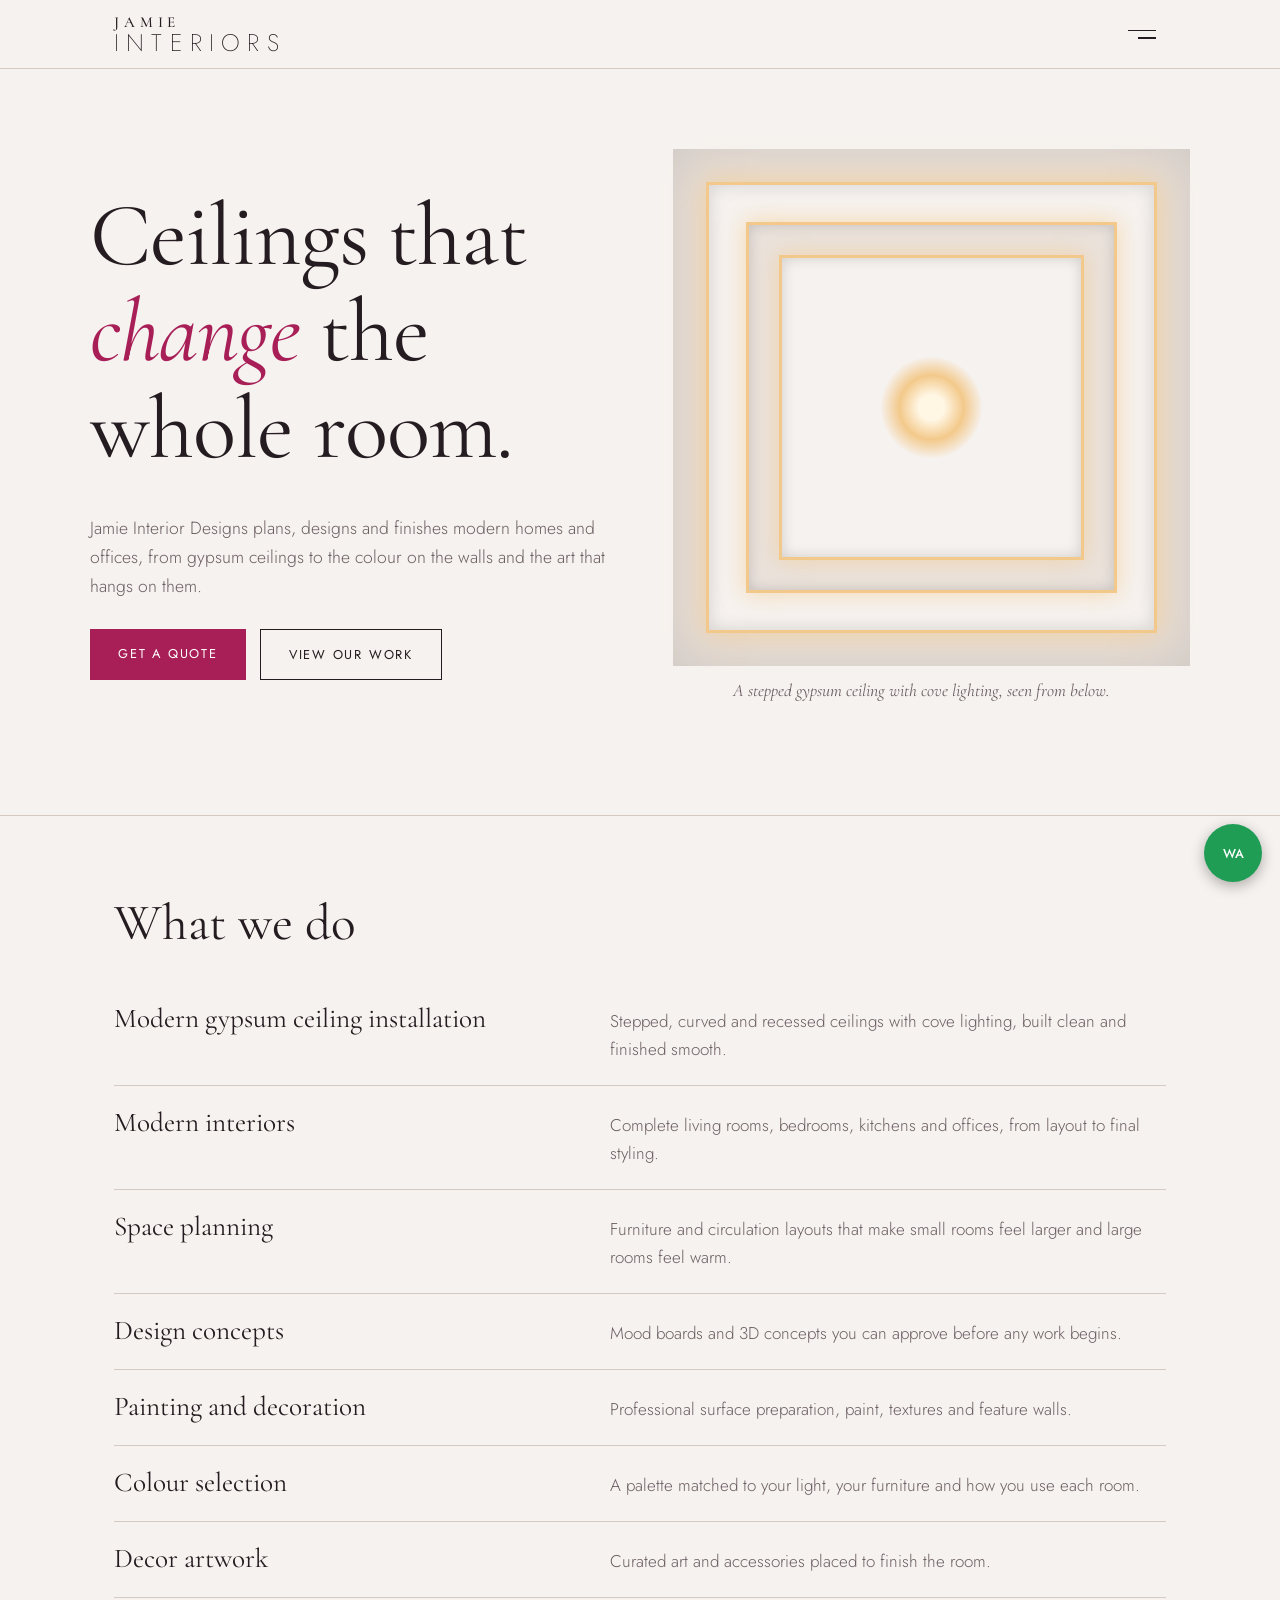
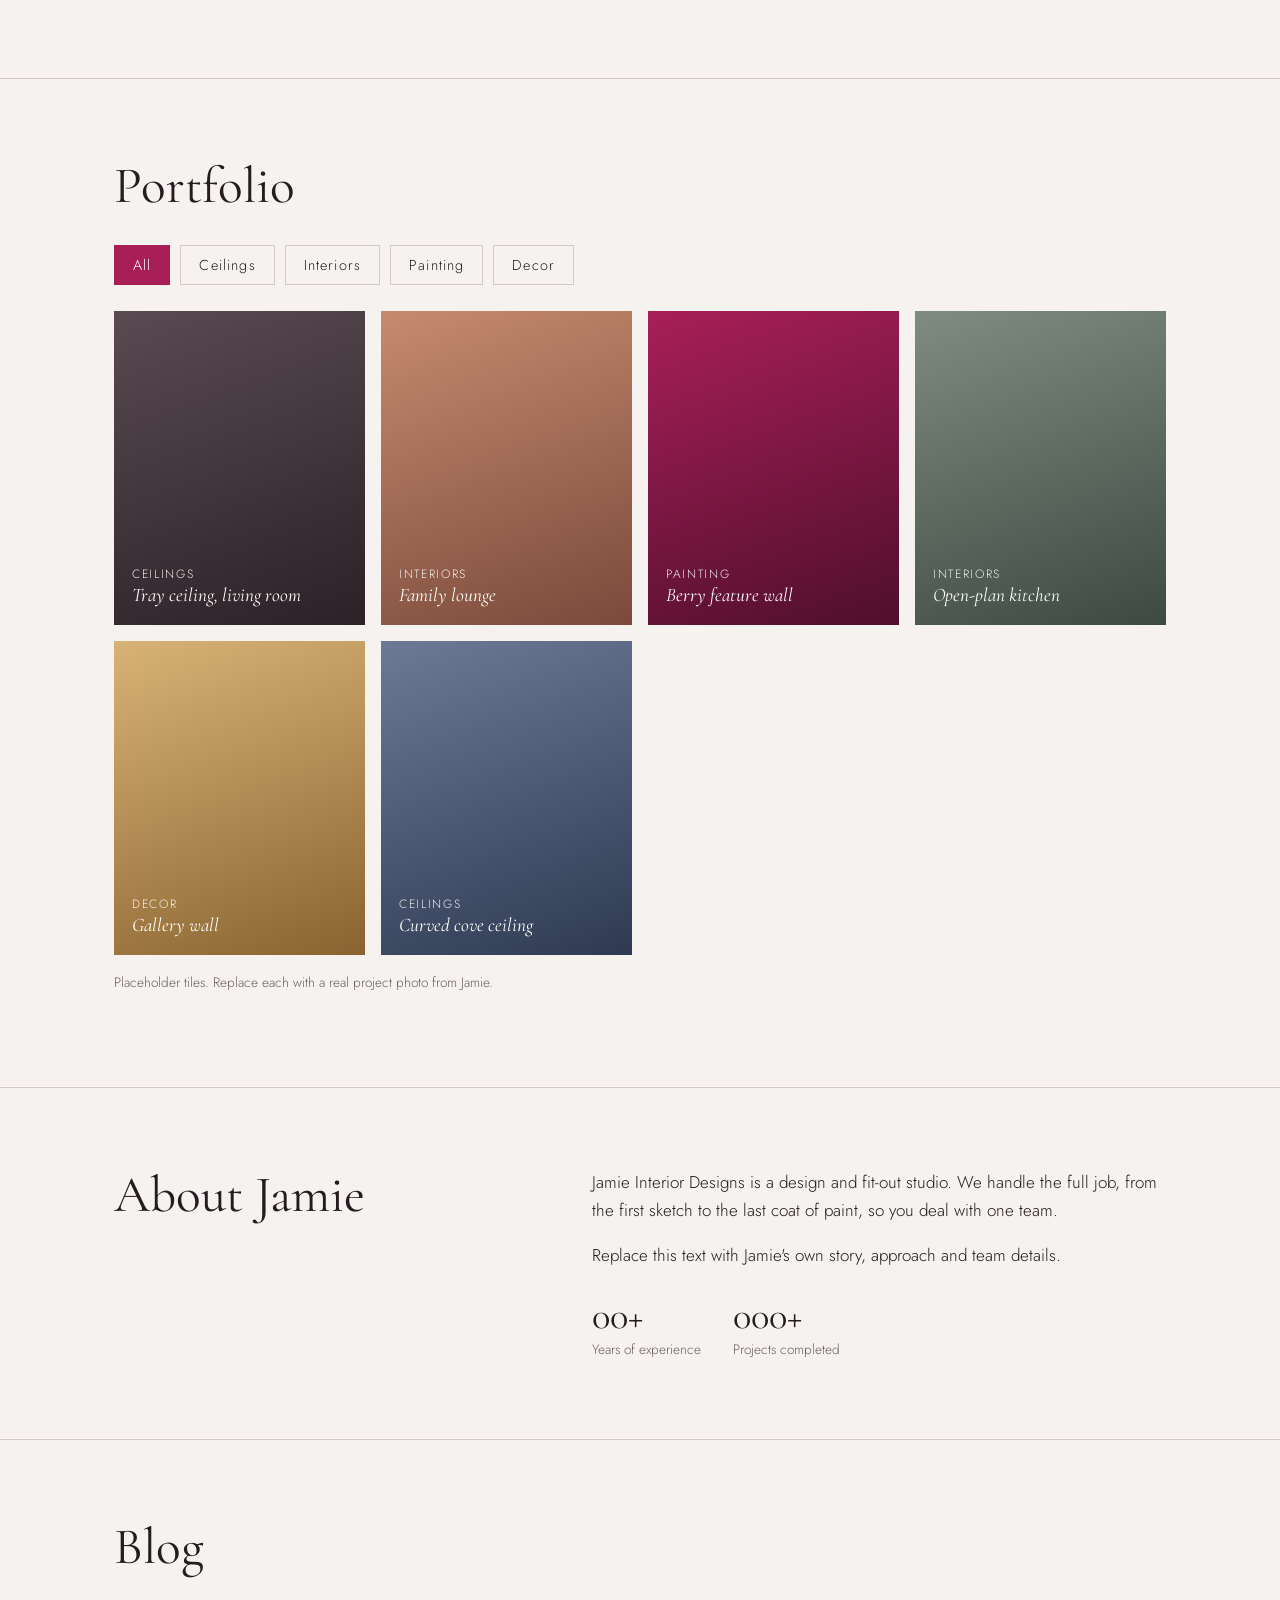
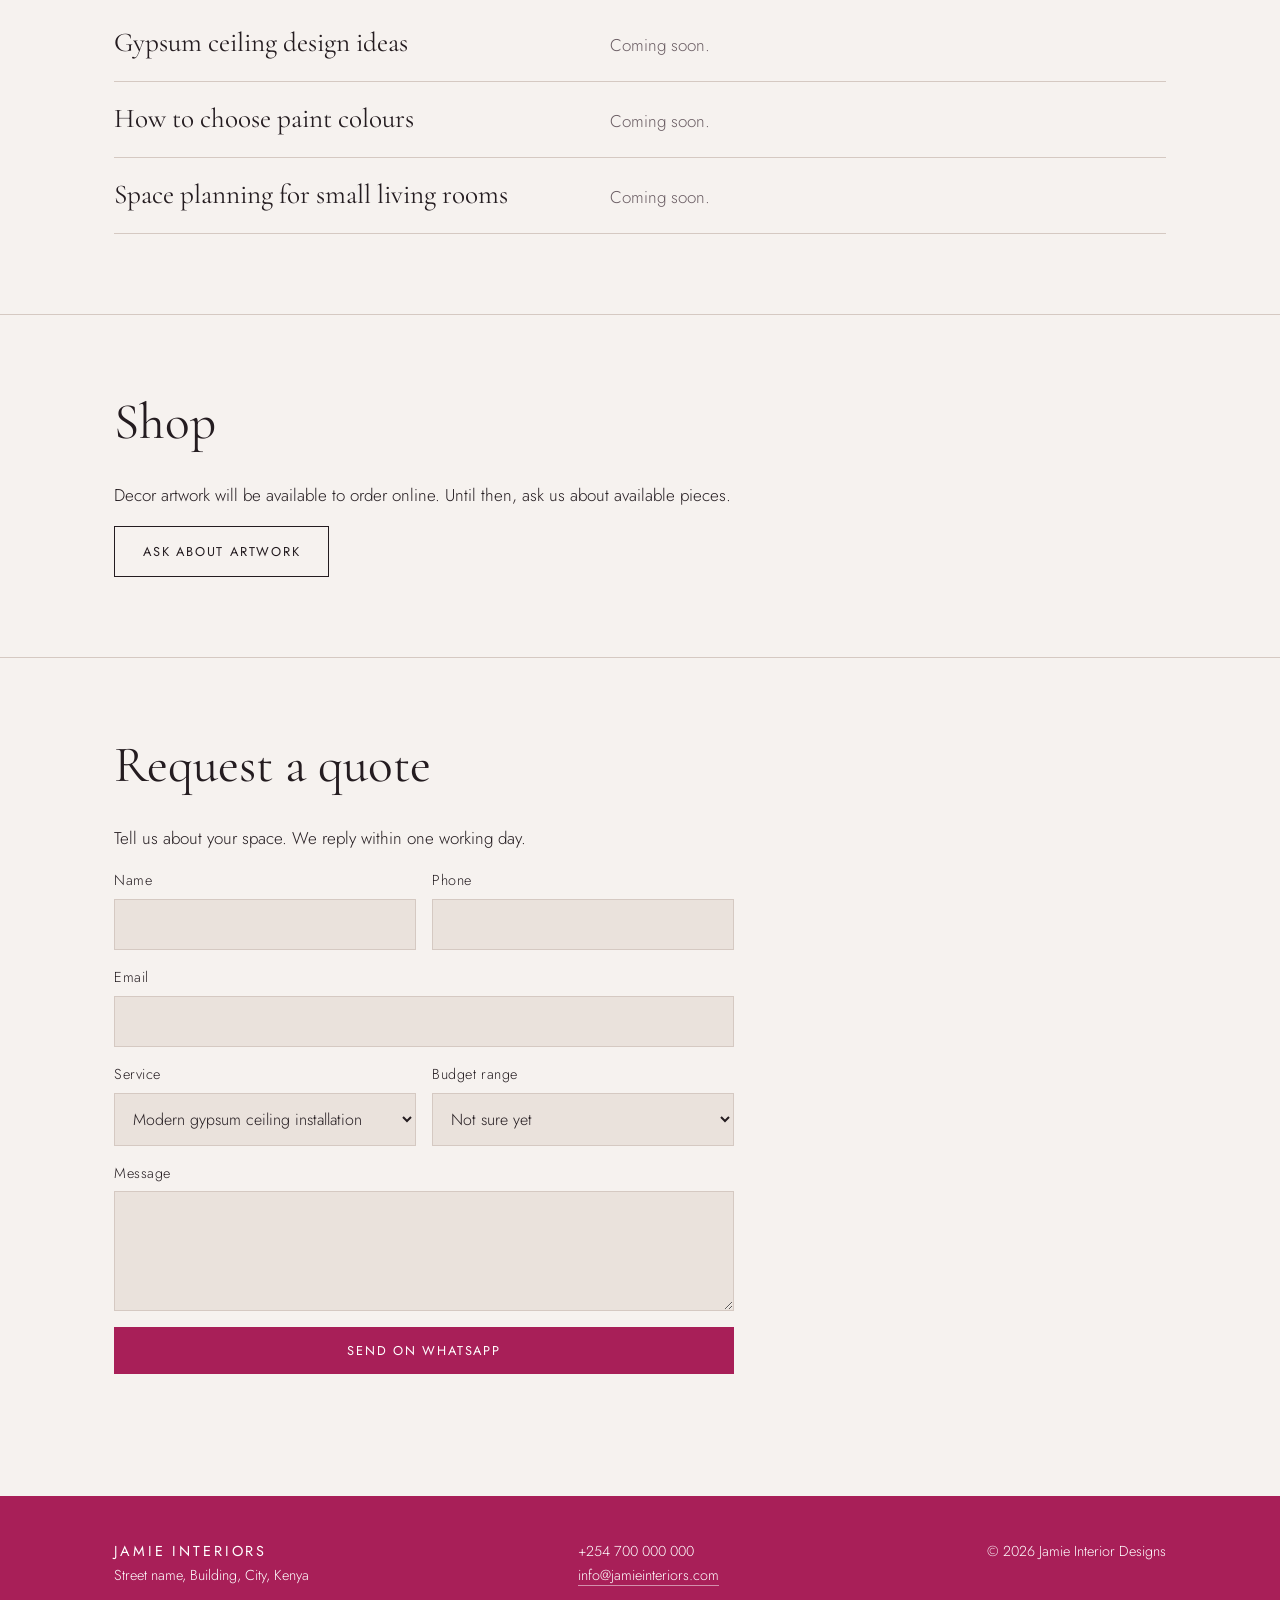
==== index.html @ 4f5d3b1d "Rename jamie-interior-designs.html to index.html" ====
<!DOCTYPE html>
<html lang="en">
<head>
<meta charset="utf-8">
<meta name="viewport" content="width=device-width, initial-scale=1, viewport-fit=cover">
<title>Jamie Interior Designs | Gypsum ceilings, interiors and decor</title>
<meta name="description" content="Modern gypsum ceilings, interiors, space planning, painting and decor artwork by Jamie Interior Designs.">
<link rel="preconnect" href="https://fonts.googleapis.com">
<link rel="preconnect" href="https://fonts.gstatic.com" crossorigin>
<link href="https://fonts.googleapis.com/css2?family=Cormorant+Garamond:ital,wght@0,400;0,500;1,400&family=Jost:wght@300;400;500&display=swap" rel="stylesheet">
<style>
:root{
  --berry:#A81F58; --berry-ink:#fff;
  --bg:#F6F2EF; --surface:#EAE2DC; --ink:#241C20; --muted:#6B5E64; --line:#D5C9C2; --glow:#F3C98B;
  --serif:'Cormorant Garamond',Georgia,serif; --sans:'Jost','Helvetica Neue',Arial,sans-serif;
  box-sizing:border-box; padding-top:env(safe-area-inset-top,0px); padding-bottom:env(safe-area-inset-bottom,0px);
}
@media (prefers-color-scheme:dark){:root:not([data-theme="light"]){--bg:#17120F;--surface:#241C19;--ink:#F1E9E4;--muted:#B5A7A1;--line:#3A302C;--glow:#E8B56E}}
:root[data-theme="dark"]{--bg:#17120F;--surface:#241C19;--ink:#F1E9E4;--muted:#B5A7A1;--line:#3A302C;--glow:#E8B56E}
html{scroll-padding-top:calc(env(safe-area-inset-top,0px) + 70px);scroll-behavior:smooth}
*,*::before,*::after{box-sizing:border-box}
body{margin:0;background:var(--bg);color:var(--ink);font:300 17px/1.65 var(--sans);-webkit-font-smoothing:antialiased}
body::before{content:"";position:fixed;inset:0 0 auto;height:env(safe-area-inset-top,0px);background:var(--bg);z-index:30}
a{color:inherit}
img,svg{max-width:100%}
:focus-visible{outline:2px solid var(--berry);outline-offset:3px}
.wrap{max-width:1100px;margin:0 auto;padding:0 24px}
h1,h2,h3{font-family:var(--serif);font-weight:400;line-height:1.08;margin:0}
h2{font-size:clamp(2rem,5vw,3.2rem);margin-bottom:.6em}
p{margin:0 0 1em;max-width:62ch}
.btn{display:inline-block;background:var(--berry);color:var(--berry-ink);padding:14px 28px;text-decoration:none;font-weight:400;letter-spacing:.14em;text-transform:uppercase;font-size:.8rem;border:0;cursor:pointer;font-family:var(--sans)}
.btn.ghost{background:transparent;color:var(--ink);border:1px solid var(--ink)}
/* header */
header{position:sticky;top:env(safe-area-inset-top,0px);z-index:20;background:var(--bg);border-bottom:1px solid var(--line)}
.bar{display:flex;align-items:center;justify-content:space-between;height:68px}
.logo{text-decoration:none;line-height:1}
.logo b{display:block;font:500 .95rem var(--serif);letter-spacing:.32em;text-transform:uppercase}
.logo span{font-weight:200;font-size:1.5rem;letter-spacing:.3em;text-transform:uppercase}
.menu-btn{background:none;border:0;color:var(--ink);cursor:pointer;padding:10px;display:flex;flex-direction:column;gap:6px}
.menu-btn i{display:block;width:28px;height:1.5px;background:currentColor}
.menu-btn i:last-child{width:18px;align-self:flex-end}
/* overlay menu */
#menu{position:fixed;inset:0;z-index:50;background:var(--berry);color:#fff;overflow-y:auto;padding:calc(env(safe-area-inset-top,0px) + 24px) 28px calc(env(safe-area-inset-bottom,0px) + 28px);transform:translateY(-100%);visibility:hidden;transition:transform .45s cubic-bezier(.7,0,.2,1),visibility 0s .45s}
#menu.open{transform:none;visibility:visible;transition:transform .45s cubic-bezier(.7,0,.2,1)}
#menu .top{display:flex;justify-content:space-between;align-items:flex-start;max-width:1100px;margin:0 auto}
#menu .logo span{color:#fff}
.close{background:none;border:0;color:#fff;font-size:2.2rem;line-height:1;cursor:pointer;font-weight:200;padding:4px 8px}
#menu nav{max-width:1100px;margin:36px auto 0;display:flex;flex-direction:column}
#menu nav a{font-weight:200;font-size:clamp(1.9rem,6vw,3rem);letter-spacing:.22em;text-transform:uppercase;text-decoration:none;padding:6px 0;width:max-content}
#menu nav a:hover{letter-spacing:.3em;transition:letter-spacing .3s}
.m-foot{max-width:1100px;margin:40px auto 0}
.social{display:flex;gap:14px;margin-bottom:22px}
.social a{width:44px;height:44px;border-radius:50%;background:#fff;color:var(--berry);display:grid;place-items:center;text-decoration:none;font:500 .8rem var(--sans)}
.m-foot small{display:block;font-size:.8rem;letter-spacing:.16em;text-transform:uppercase;line-height:1.9}
.m-foot .offices{display:flex;flex-wrap:wrap;gap:28px 48px;margin-top:20px}
.m-foot .offices div{border-top:1px solid rgba(255,255,255,.7);padding-top:8px}
/* hero */
.hero{display:grid;gap:40px;padding:56px 0 72px;align-items:center}
@media(min-width:860px){.hero{grid-template-columns:1.05fr 1fr;padding:80px 0 96px}}
.hero h1{font-size:clamp(2.8rem,8vw,5.6rem);letter-spacing:-.01em;margin-bottom:.4em}
.hero h1 em{font-style:italic;color:var(--berry)}
.hero p{font-size:1.1rem;color:var(--muted)}
.cta{display:flex;gap:14px;flex-wrap:wrap;margin-top:28px}
/* ceiling illustration */
.ceiling{aspect-ratio:1/1;max-width:520px;width:100%;margin-inline:auto;background:var(--surface);padding:7%;position:relative;box-shadow:inset 0 0 60px rgba(0,0,0,.12)}
.tier{width:100%;height:100%;padding:9%;background:var(--bg);box-shadow:0 0 0 3px var(--glow),0 0 28px 6px color-mix(in srgb,var(--glow) 70%,transparent),inset 0 0 18px rgba(0,0,0,.14)}
.tier .tier{background:var(--surface);box-shadow:0 0 0 3px var(--glow),0 0 22px 4px color-mix(in srgb,var(--glow) 60%,transparent),inset 0 0 14px rgba(0,0,0,.16)}
.tier .tier .tier{background:var(--bg);display:grid;place-items:center;padding:0}
.pendant{width:34%;aspect-ratio:1;border-radius:50%;background:radial-gradient(circle,#fff6e4 0 18%,var(--glow) 45%,transparent 72%)}
.ceiling-cap{font:italic 1rem var(--serif);color:var(--muted);text-align:center;margin-top:14px}
/* sections */
section{padding:80px 0;border-top:1px solid var(--line)}
.svc{list-style:none;margin:0;padding:0}
.svc li{display:grid;gap:4px 32px;padding:22px 0;border-bottom:1px solid var(--line)}
@media(min-width:760px){.svc li{grid-template-columns:1fr 1.2fr;align-items:baseline}}
.svc h3{font-size:1.7rem}
.svc p{margin:0;color:var(--muted)}
.filters{display:flex;gap:10px;flex-wrap:wrap;margin-bottom:26px}
.filters button{background:none;border:1px solid var(--line);color:var(--ink);padding:9px 18px;font:300 .9rem var(--sans);letter-spacing:.08em;cursor:pointer}
.filters button[aria-pressed="true"]{background:var(--berry);border-color:var(--berry);color:#fff}
.grid{display:grid;gap:16px;grid-template-columns:repeat(auto-fill,minmax(240px,1fr))}
.tile{aspect-ratio:4/5;padding:18px;display:flex;align-items:flex-end;color:#fff;font:italic 1.2rem var(--serif);position:relative}
.tile small{display:block;font:300 .75rem var(--sans);letter-spacing:.14em;text-transform:uppercase;opacity:.9}
.tile[hidden]{display:none}
.t1{background:linear-gradient(160deg,#5a4a52,#2b2126)}.t2{background:linear-gradient(160deg,#C58B6F,#7b4a3b)}
.t3{background:linear-gradient(160deg,#A81F58,#4f0f2c)}.t4{background:linear-gradient(160deg,#7f8c80,#3d4a42)}
.t5{background:linear-gradient(160deg,#d8b377,#8a6430)}.t6{background:linear-gradient(160deg,#6c7a96,#2f3a52)}
.note{font-size:.85rem;color:var(--muted);margin-top:16px}
.about{display:grid;gap:36px}
@media(min-width:860px){.about{grid-template-columns:1fr 1.3fr}}
.stats{display:flex;gap:32px;flex-wrap:wrap;margin-top:24px}
.stats div{font:400 2.4rem var(--serif)}.stats span{display:block;font:300 .85rem var(--sans);color:var(--muted)}
form{display:grid;gap:16px;max-width:620px}
label{display:grid;gap:6px;font-size:.9rem;letter-spacing:.04em}
input,select,textarea{font:300 1rem var(--sans);padding:13px 14px;background:var(--surface);color:var(--ink);border:1px solid var(--line);border-radius:0;width:100%}
.two{display:grid;gap:16px}@media(min-width:560px){.two{grid-template-columns:1fr 1fr}}
#sent{color:var(--berry);font-weight:400;min-height:1.5em}
@media(prefers-color-scheme:dark){:root:not([data-theme="light"]) #sent{color:#F08AB4}}
footer{background:var(--berry);color:#fff;padding:44px 0 90px}
footer .wrap{display:flex;flex-wrap:wrap;gap:24px 60px;justify-content:space-between;font-size:.9rem}
footer a{text-decoration:none;border-bottom:1px solid rgba(255,255,255,.5)}
.wa{position:fixed;right:18px;bottom:calc(env(safe-area-inset-bottom,0px) + 18px);z-index:25;width:58px;height:58px;border-radius:50%;background:#1F9D55;color:#fff;display:grid;place-items:center;text-decoration:none;font:500 .8rem var(--sans);box-shadow:0 4px 14px rgba(0,0,0,.3)}
@media(prefers-reduced-motion:reduce){#menu,#menu.open{transition:none}html{scroll-behavior:auto}}
</style>
</head>
<body>
<header>
  <div class="wrap bar">
    <a class="logo" href="#top" aria-label="Jamie Interior Designs home"><b>Jamie</b><span>Interiors</span></a>
    <button class="menu-btn" id="open" aria-label="Open menu" aria-controls="menu" aria-expanded="false"><i></i><i></i></button>
  </div>
</header>

<div id="menu" role="dialog" aria-modal="true" aria-label="Main menu">
  <div class="top">
    <a class="logo" href="#top" data-nav><b style="color:#fff">Jamie</b><span>Interiors</span></a>
    <button class="close" id="close" aria-label="Close menu">&times;</button>
  </div>
  <nav>
    <a href="#portfolio" data-nav>Portfolio</a>
    <a href="#about" data-nav>About</a>
    <a href="#services" data-nav>Services</a>
    <a href="#blog" data-nav>Blog</a>
    <a href="#shop" data-nav>Shop</a>
    <a href="#contact" data-nav>Contact</a>
  </nav>
  <div class="m-foot">
    <div class="social">
      <a href="#" aria-label="Instagram">IG</a><a href="#" aria-label="Facebook">f</a><a href="#" aria-label="Pinterest">P</a><a href="#" aria-label="TikTok">TT</a><a href="#" aria-label="LinkedIn">in</a>
    </div>
    <small>+254 700 000 000</small>
    <div class="offices"><div><small>Studio</small><small>Street name, Building<br>City, Kenya</small></div></div>
  </div>
</div>

<main id="top">
<div class="wrap hero">
  <div>
    <h1>Ceilings that <em>change</em> the whole room.</h1>
    <p>Jamie Interior Designs plans, designs and finishes modern homes and offices, from gypsum ceilings to the colour on the walls and the art that hangs on them.</p>
    <div class="cta"><a class="btn" href="#contact">Get a quote</a><a class="btn ghost" href="#portfolio">View our work</a></div>
  </div>
  <div>
    <div class="ceiling" role="img" aria-label="Illustration of a stepped gypsum ceiling with warm cove lighting and a pendant light">
      <div class="tier"><div class="tier"><div class="tier"><div class="pendant"></div></div></div></div>
    </div>
    <p class="ceiling-cap">A stepped gypsum ceiling with cove lighting, seen from below.</p>
  </div>
</div>

<section id="services"><div class="wrap">
  <h2>What we do</h2>
  <ul class="svc">
    <li><h3>Modern gypsum ceiling installation</h3><p>Stepped, curved and recessed ceilings with cove lighting, built clean and finished smooth.</p></li>
    <li><h3>Modern interiors</h3><p>Complete living rooms, bedrooms, kitchens and offices, from layout to final styling.</p></li>
    <li><h3>Space planning</h3><p>Furniture and circulation layouts that make small rooms feel larger and large rooms feel warm.</p></li>
    <li><h3>Design concepts</h3><p>Mood boards and 3D concepts you can approve before any work begins.</p></li>
    <li><h3>Painting and decoration</h3><p>Professional surface preparation, paint, textures and feature walls.</p></li>
    <li><h3>Colour selection</h3><p>A palette matched to your light, your furniture and how you use each room.</p></li>
    <li><h3>Decor artwork</h3><p>Curated art and accessories placed to finish the room.</p></li>
  </ul>
</div></section>

<section id="portfolio"><div class="wrap">
  <h2>Portfolio</h2>
  <div class="filters" role="group" aria-label="Filter projects">
    <button aria-pressed="true" data-f="all">All</button><button aria-pressed="false" data-f="ceilings">Ceilings</button><button aria-pressed="false" data-f="interiors">Interiors</button><button aria-pressed="false" data-f="painting">Painting</button><button aria-pressed="false" data-f="decor">Decor</button>
  </div>
  <div class="grid">
    <div class="tile t1" data-c="ceilings"><div><small>Ceilings</small>Tray ceiling, living room</div></div>
    <div class="tile t2" data-c="interiors"><div><small>Interiors</small>Family lounge</div></div>
    <div class="tile t3" data-c="painting"><div><small>Painting</small>Berry feature wall</div></div>
    <div class="tile t4" data-c="interiors"><div><small>Interiors</small>Open-plan kitchen</div></div>
    <div class="tile t5" data-c="decor"><div><small>Decor</small>Gallery wall</div></div>
    <div class="tile t6" data-c="ceilings"><div><small>Ceilings</small>Curved cove ceiling</div></div>
  </div>
  <p class="note">Placeholder tiles. Replace each with a real project photo from Jamie.</p>
</div></section>

<section id="about"><div class="wrap about">
  <h2>About Jamie</h2>
  <div>
    <p>Jamie Interior Designs is a design and fit-out studio. We handle the full job, from the first sketch to the last coat of paint, so you deal with one team.</p>
    <p>Replace this text with Jamie's own story, approach and team details.</p>
    <div class="stats"><div>00+<span>Years of experience</span></div><div>000+<span>Projects completed</span></div></div>
  </div>
</div></section>

<section id="blog"><div class="wrap">
  <h2>Blog</h2>
  <ul class="svc">
    <li><h3>Gypsum ceiling design ideas</h3><p>Coming soon.</p></li>
    <li><h3>How to choose paint colours</h3><p>Coming soon.</p></li>
    <li><h3>Space planning for small living rooms</h3><p>Coming soon.</p></li>
  </ul>
</div></section>

<section id="shop"><div class="wrap">
  <h2>Shop</h2>
  <p>Decor artwork will be available to order online. Until then, ask us about available pieces.</p>
  <a class="btn ghost" href="#contact">Ask about artwork</a>
</div></section>

<section id="contact"><div class="wrap">
  <h2>Request a quote</h2>
  <p>Tell us about your space. We reply within one working day.</p>
  <form id="quote">
    <div class="two">
      <label>Name<input name="name" required autocomplete="name"></label>
      <label>Phone<input name="phone" type="tel" required autocomplete="tel"></label>
    </div>
    <label>Email<input name="email" type="email" autocomplete="email"></label>
    <div class="two">
      <label>Service
        <select name="service"><option>Modern gypsum ceiling installation</option><option>Modern interiors</option><option>Space planning</option><option>Design concepts</option><option>Painting and decoration</option><option>Colour selection</option><option>Decor artwork</option></select>
      </label>
      <label>Budget range<select name="budget"><option>Not sure yet</option><option>Under KES 100,000</option><option>KES 100,000 to 500,000</option><option>KES 500,000 to 1,000,000</option><option>Above KES 1,000,000</option></select></label>
    </div>
    <label>Message<textarea name="msg" rows="4"></textarea></label>
    <button class="btn" type="submit">Send on WhatsApp</button>
    <div id="sent" role="status"></div>
  </form>
</div></section>
</main>

<footer><div class="wrap">
  <div><strong style="font-weight:400;letter-spacing:.2em;text-transform:uppercase">Jamie Interiors</strong><br>Street name, Building, City, Kenya</div>
  <div>+254 700 000 000<br><a href="mailto:info@jamieinteriors.com">info@jamieinteriors.com</a></div>
  <div>&copy; <span id="yr"></span> Jamie Interior Designs</div>
</div></footer>

<a class="wa" href="https://wa.me/254700000000" aria-label="Chat on WhatsApp">WA</a>

<script>
(function(){
  var menu=document.getElementById('menu'),openB=document.getElementById('open'),closeB=document.getElementById('close');
  function set(o){menu.classList.toggle('open',o);openB.setAttribute('aria-expanded',o);document.body.style.overflow=o?'hidden':'';if(o)closeB.focus();else openB.focus()}
  openB.onclick=function(){set(true)};closeB.onclick=function(){set(false)};
  document.querySelectorAll('[data-nav]').forEach(function(a){a.addEventListener('click',function(){set(false)})});
  document.addEventListener('keydown',function(e){if(e.key==='Escape'&&menu.classList.contains('open'))set(false)});
  document.querySelectorAll('.filters button').forEach(function(b){b.onclick=function(){
    document.querySelectorAll('.filters button').forEach(function(x){x.setAttribute('aria-pressed',x===b)});
    document.querySelectorAll('.tile').forEach(function(t){t.hidden=b.dataset.f!=='all'&&t.dataset.c!==b.dataset.f});
  }});
  document.getElementById('quote').addEventListener('submit',function(e){
    e.preventDefault();var f=e.target;
    var t='Hello Jamie Interior Designs, I would like a quote.%0AName: '+encodeURIComponent(f.name.value)+'%0APhone: '+encodeURIComponent(f.phone.value)+'%0AService: '+encodeURIComponent(f.service.value)+'%0ABudget: '+encodeURIComponent(f.budget.value)+'%0AMessage: '+encodeURIComponent(f.msg.value);
    document.getElementById('sent').textContent='Opening WhatsApp with your request.';
    window.open('https://wa.me/254700000000?text='+t,'_blank','noopener');
  });
  document.getElementById('yr').textContent=new Date().getFullYear();
})();
</script>
</body>
</html>
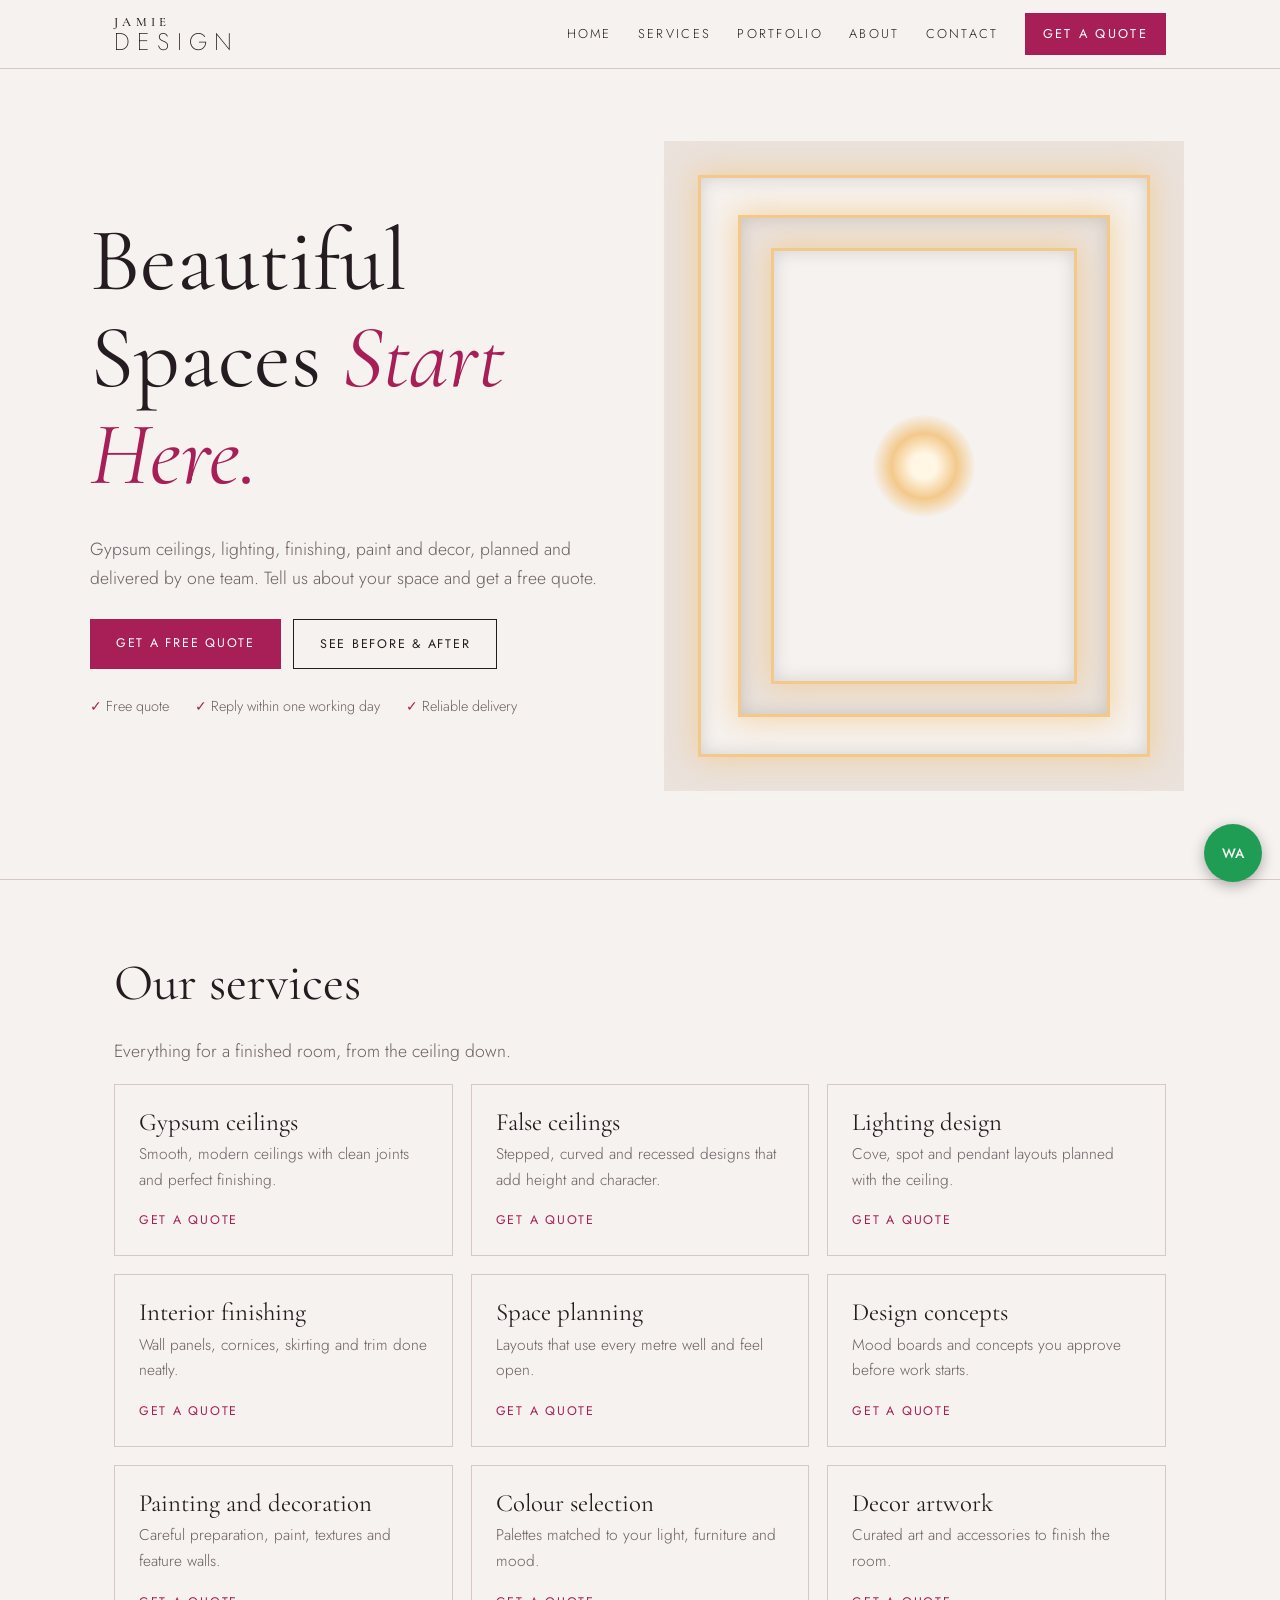
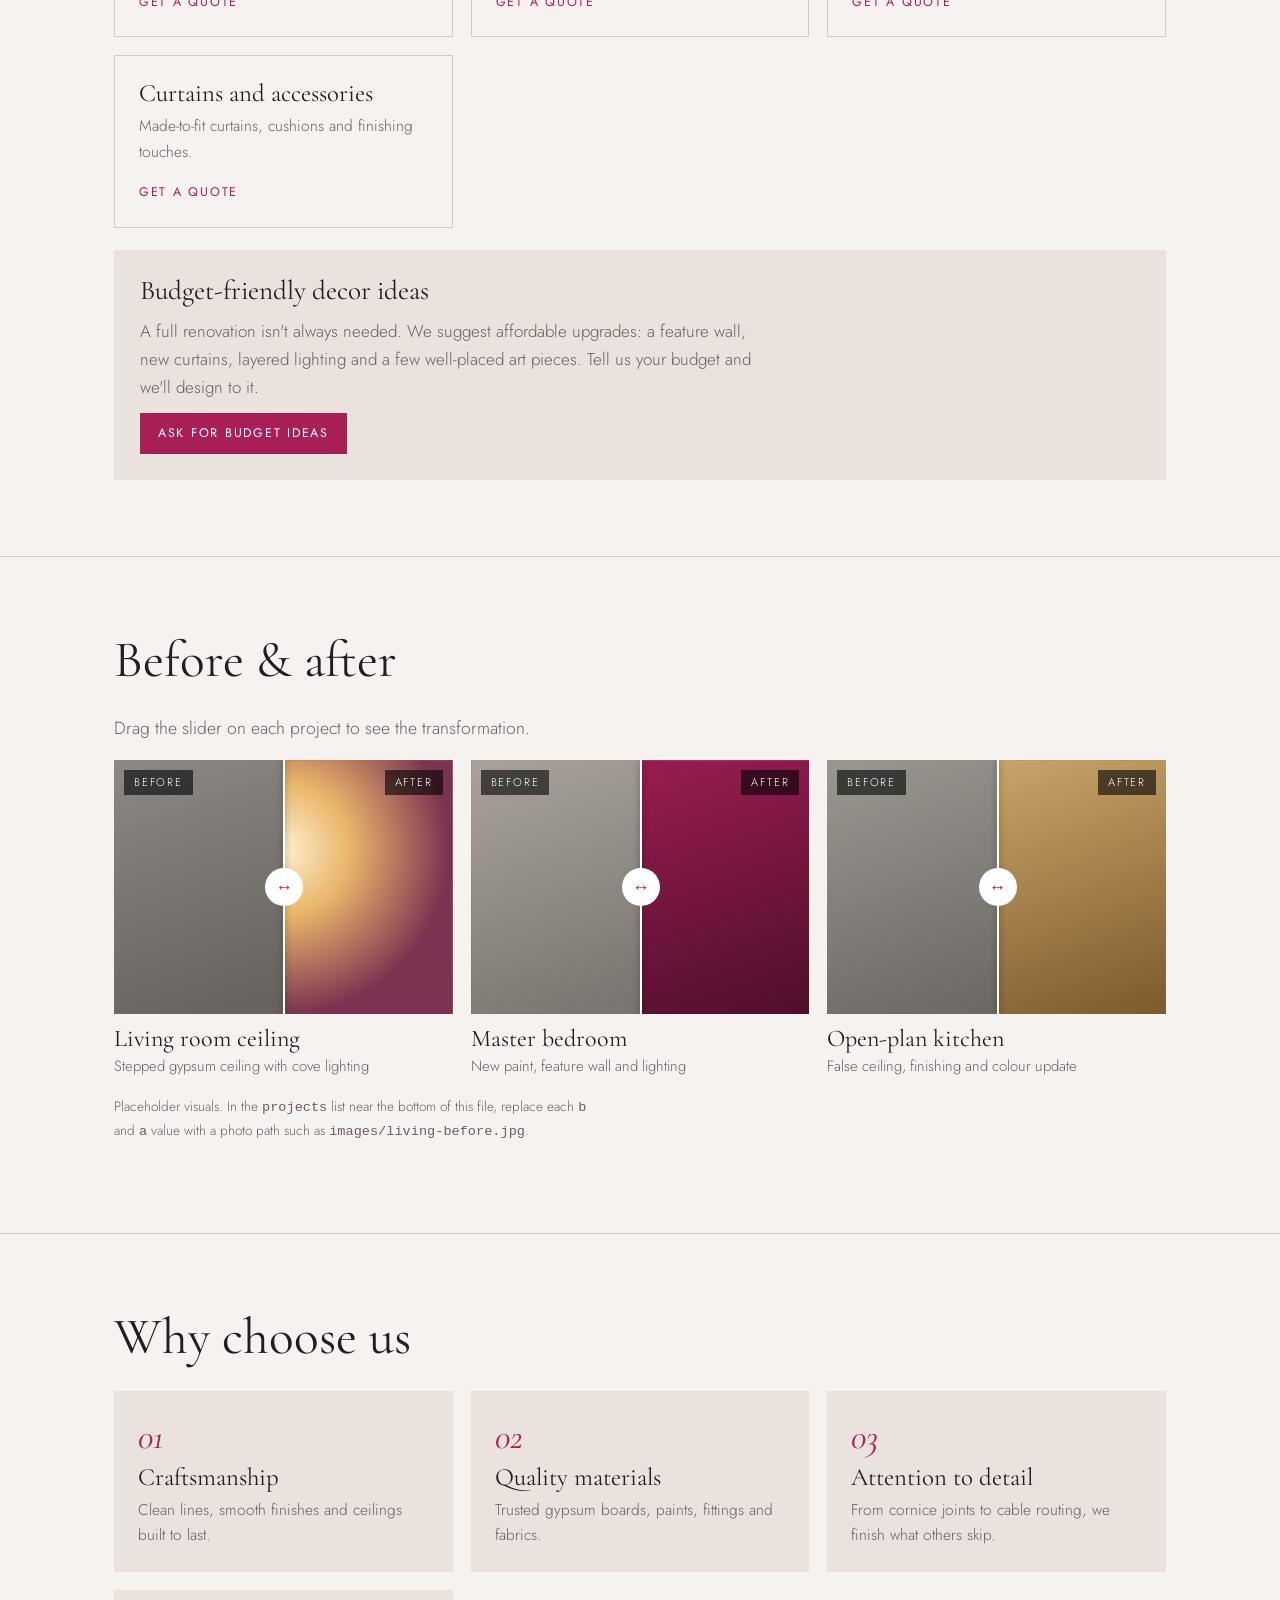
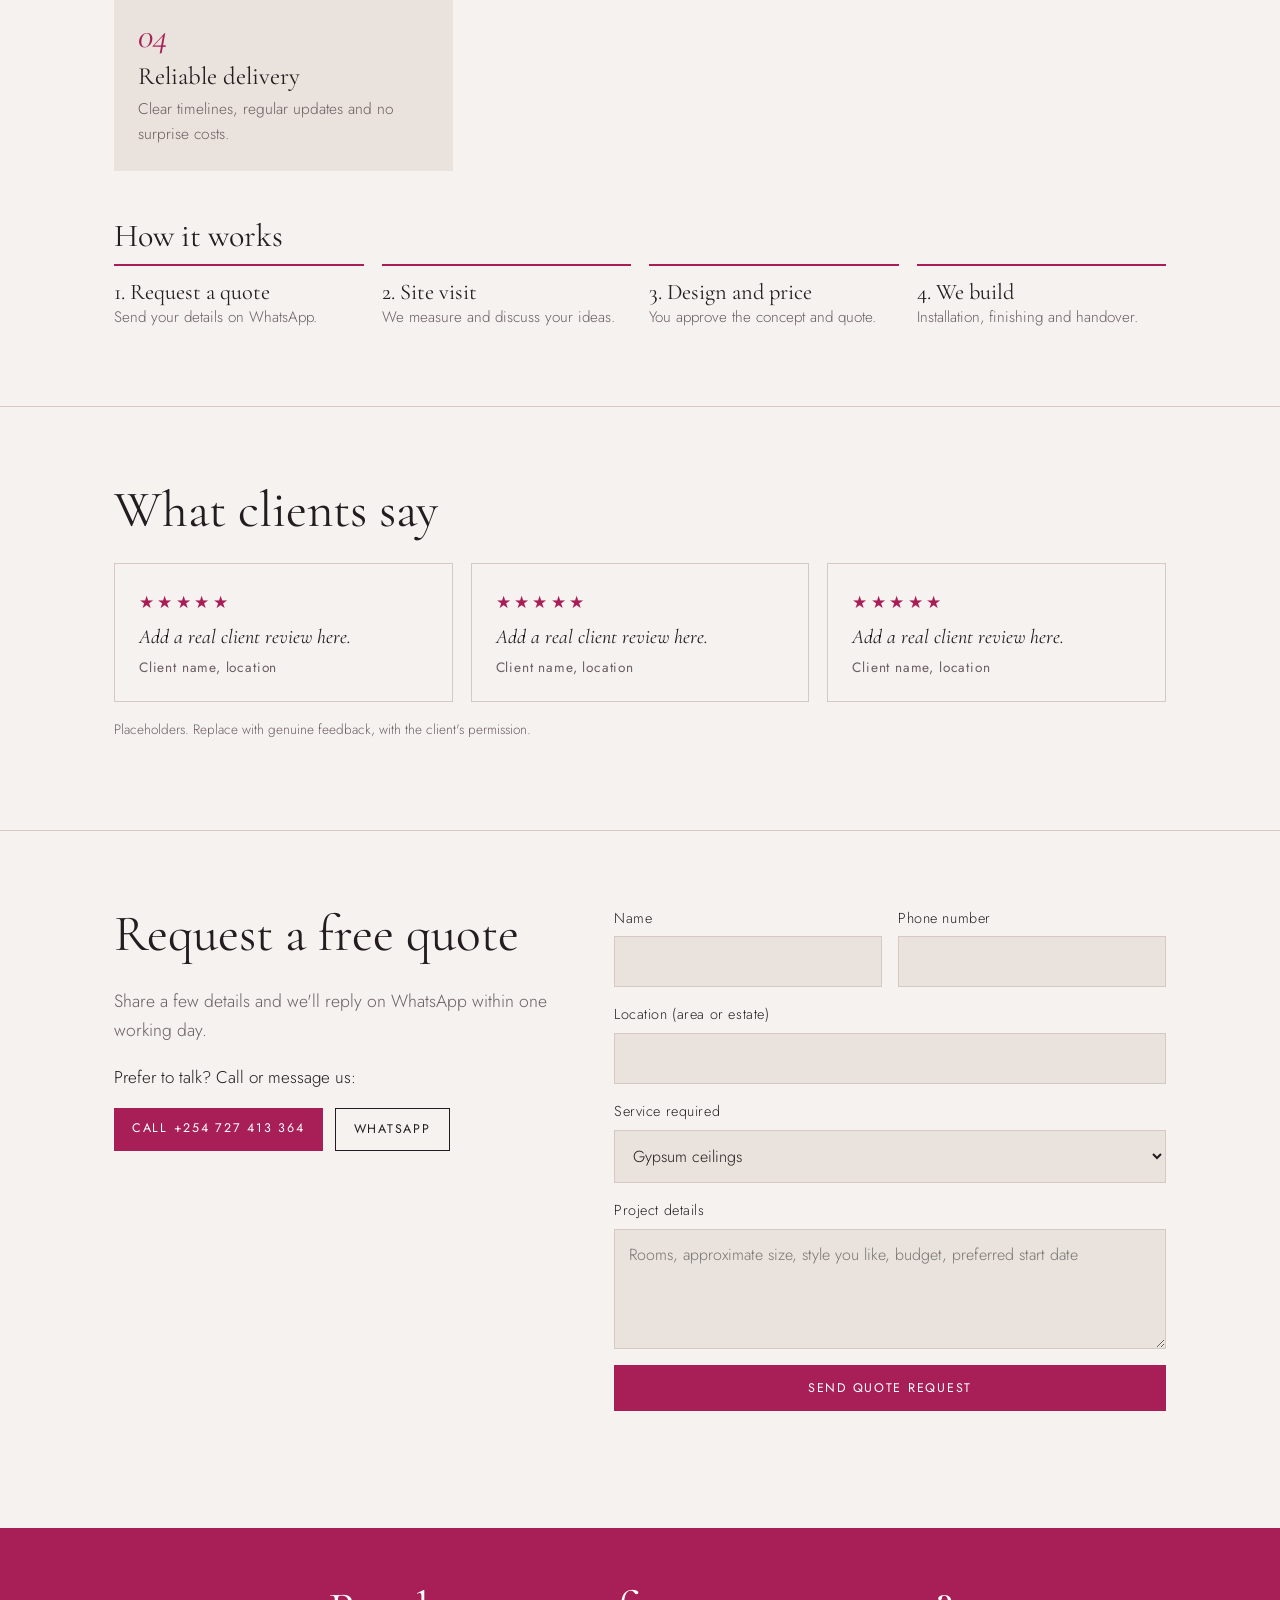
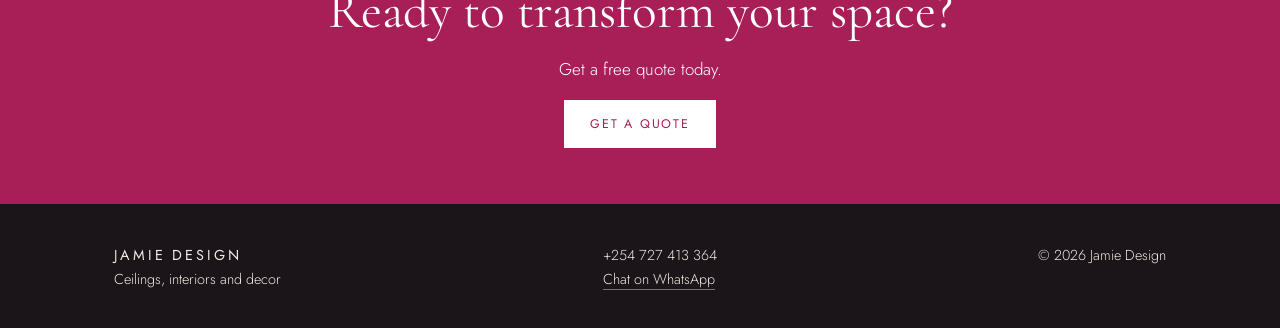
==== commit e2443c04: "Update index.html" ====
--- a/index.html
+++ b/index.html
@@ -3,250 +3,281 @@
 <head>
 <meta charset="utf-8">
 <meta name="viewport" content="width=device-width, initial-scale=1, viewport-fit=cover">
-<title>Jamie Interior Designs | Gypsum ceilings, interiors and decor</title>
-<meta name="description" content="Modern gypsum ceilings, interiors, space planning, painting and decor artwork by Jamie Interior Designs.">
+<title>Jamie Design | Gypsum ceilings, interiors and decor in Kenya</title>
+<meta name="description" content="Jamie Design: gypsum and false ceilings, lighting design, interior finishing, painting, space planning and decor. Get a free quote on WhatsApp.">
 <link rel="preconnect" href="https://fonts.googleapis.com">
 <link rel="preconnect" href="https://fonts.gstatic.com" crossorigin>
-<link href="https://fonts.googleapis.com/css2?family=Cormorant+Garamond:ital,wght@0,400;0,500;1,400&family=Jost:wght@300;400;500&display=swap" rel="stylesheet">
+<link href="https://fonts.googleapis.com/css2?family=Cormorant+Garamond:ital,wght@0,400;0,500;1,400&family=Jost:wght@200;300;400;500&display=swap" rel="stylesheet">
 <style>
 :root{
-  --berry:#A81F58; --berry-ink:#fff;
-  --bg:#F6F2EF; --surface:#EAE2DC; --ink:#241C20; --muted:#6B5E64; --line:#D5C9C2; --glow:#F3C98B;
-  --serif:'Cormorant Garamond',Georgia,serif; --sans:'Jost','Helvetica Neue',Arial,sans-serif;
-  box-sizing:border-box; padding-top:env(safe-area-inset-top,0px); padding-bottom:env(safe-area-inset-bottom,0px);
+  --berry:#A81F58;--bg:#F6F2EF;--surface:#EAE2DC;--ink:#241C20;--muted:#6B5E64;--line:#D5C9C2;--glow:#F3C98B;
+  --serif:'Cormorant Garamond',Georgia,serif;--sans:'Jost','Helvetica Neue',Arial,sans-serif;
+  box-sizing:border-box;padding-top:env(safe-area-inset-top,0px);padding-bottom:env(safe-area-inset-bottom,0px);
 }
 @media (prefers-color-scheme:dark){:root:not([data-theme="light"]){--bg:#17120F;--surface:#241C19;--ink:#F1E9E4;--muted:#B5A7A1;--line:#3A302C;--glow:#E8B56E}}
 :root[data-theme="dark"]{--bg:#17120F;--surface:#241C19;--ink:#F1E9E4;--muted:#B5A7A1;--line:#3A302C;--glow:#E8B56E}
-html{scroll-padding-top:calc(env(safe-area-inset-top,0px) + 70px);scroll-behavior:smooth}
+html{scroll-padding-top:calc(env(safe-area-inset-top,0px) + 76px);scroll-behavior:smooth}
 *,*::before,*::after{box-sizing:border-box}
 body{margin:0;background:var(--bg);color:var(--ink);font:300 17px/1.65 var(--sans);-webkit-font-smoothing:antialiased}
 body::before{content:"";position:fixed;inset:0 0 auto;height:env(safe-area-inset-top,0px);background:var(--bg);z-index:30}
 a{color:inherit}
-img,svg{max-width:100%}
 :focus-visible{outline:2px solid var(--berry);outline-offset:3px}
 .wrap{max-width:1100px;margin:0 auto;padding:0 24px}
 h1,h2,h3{font-family:var(--serif);font-weight:400;line-height:1.08;margin:0}
-h2{font-size:clamp(2rem,5vw,3.2rem);margin-bottom:.6em}
+h2{font-size:clamp(2rem,5vw,3.2rem);margin-bottom:.5em}
 p{margin:0 0 1em;max-width:62ch}
-.btn{display:inline-block;background:var(--berry);color:var(--berry-ink);padding:14px 28px;text-decoration:none;font-weight:400;letter-spacing:.14em;text-transform:uppercase;font-size:.8rem;border:0;cursor:pointer;font-family:var(--sans)}
+.lead{color:var(--muted);font-size:1.1rem}
+.btn{display:inline-block;background:var(--berry);color:#fff;padding:14px 26px;text-decoration:none;font-weight:400;letter-spacing:.14em;text-transform:uppercase;font-size:.78rem;border:0;cursor:pointer;font-family:var(--sans);text-align:center}
 .btn.ghost{background:transparent;color:var(--ink);border:1px solid var(--ink)}
+.btn.sm{padding:10px 18px}
 /* header */
 header{position:sticky;top:env(safe-area-inset-top,0px);z-index:20;background:var(--bg);border-bottom:1px solid var(--line)}
-.bar{display:flex;align-items:center;justify-content:space-between;height:68px}
+.bar{display:flex;align-items:center;justify-content:space-between;height:68px;gap:16px}
 .logo{text-decoration:none;line-height:1}
-.logo b{display:block;font:500 .95rem var(--serif);letter-spacing:.32em;text-transform:uppercase}
+.logo b{display:block;font:500 .8rem var(--serif);letter-spacing:.34em;text-transform:uppercase}
 .logo span{font-weight:200;font-size:1.5rem;letter-spacing:.3em;text-transform:uppercase}
+.dnav{display:none;gap:26px;align-items:center}
+.dnav a{text-decoration:none;font-size:.8rem;letter-spacing:.18em;text-transform:uppercase}
+.dnav a.btn{color:#fff}
 .menu-btn{background:none;border:0;color:var(--ink);cursor:pointer;padding:10px;display:flex;flex-direction:column;gap:6px}
-.menu-btn i{display:block;width:28px;height:1.5px;background:currentColor}
-.menu-btn i:last-child{width:18px;align-self:flex-end}
+.menu-btn i{display:block;width:28px;height:1.5px;background:currentColor}.menu-btn i:last-child{width:18px;align-self:flex-end}
+@media(min-width:900px){.dnav{display:flex}.menu-btn{display:none}}
 /* overlay menu */
 #menu{position:fixed;inset:0;z-index:50;background:var(--berry);color:#fff;overflow-y:auto;padding:calc(env(safe-area-inset-top,0px) + 24px) 28px calc(env(safe-area-inset-bottom,0px) + 28px);transform:translateY(-100%);visibility:hidden;transition:transform .45s cubic-bezier(.7,0,.2,1),visibility 0s .45s}
 #menu.open{transform:none;visibility:visible;transition:transform .45s cubic-bezier(.7,0,.2,1)}
-#menu .top{display:flex;justify-content:space-between;align-items:flex-start;max-width:1100px;margin:0 auto}
-#menu .logo span{color:#fff}
+#menu .top{display:flex;justify-content:space-between;align-items:flex-start}
 .close{background:none;border:0;color:#fff;font-size:2.2rem;line-height:1;cursor:pointer;font-weight:200;padding:4px 8px}
-#menu nav{max-width:1100px;margin:36px auto 0;display:flex;flex-direction:column}
-#menu nav a{font-weight:200;font-size:clamp(1.9rem,6vw,3rem);letter-spacing:.22em;text-transform:uppercase;text-decoration:none;padding:6px 0;width:max-content}
-#menu nav a:hover{letter-spacing:.3em;transition:letter-spacing .3s}
-.m-foot{max-width:1100px;margin:40px auto 0}
-.social{display:flex;gap:14px;margin-bottom:22px}
+#menu nav{margin-top:34px;display:flex;flex-direction:column}
+#menu nav a{font-weight:200;font-size:clamp(1.9rem,7vw,2.8rem);letter-spacing:.22em;text-transform:uppercase;text-decoration:none;padding:5px 0;width:max-content}
+.m-foot{margin-top:34px}
+.social{display:flex;gap:12px;margin-bottom:20px}
 .social a{width:44px;height:44px;border-radius:50%;background:#fff;color:var(--berry);display:grid;place-items:center;text-decoration:none;font:500 .8rem var(--sans)}
-.m-foot small{display:block;font-size:.8rem;letter-spacing:.16em;text-transform:uppercase;line-height:1.9}
-.m-foot .offices{display:flex;flex-wrap:wrap;gap:28px 48px;margin-top:20px}
-.m-foot .offices div{border-top:1px solid rgba(255,255,255,.7);padding-top:8px}
+.m-foot small{display:block;font-size:.85rem;letter-spacing:.16em;text-transform:uppercase}
 /* hero */
-.hero{display:grid;gap:40px;padding:56px 0 72px;align-items:center}
-@media(min-width:860px){.hero{grid-template-columns:1.05fr 1fr;padding:80px 0 96px}}
-.hero h1{font-size:clamp(2.8rem,8vw,5.6rem);letter-spacing:-.01em;margin-bottom:.4em}
+.hero{display:grid;gap:36px;padding:48px 0 64px;align-items:center}
+@media(min-width:860px){.hero{grid-template-columns:1fr 1fr;padding:72px 0 88px}}
+.hero h1{font-size:clamp(2.9rem,8.5vw,5.6rem);margin-bottom:.35em}
 .hero h1 em{font-style:italic;color:var(--berry)}
-.hero p{font-size:1.1rem;color:var(--muted)}
-.cta{display:flex;gap:14px;flex-wrap:wrap;margin-top:28px}
-/* ceiling illustration */
-.ceiling{aspect-ratio:1/1;max-width:520px;width:100%;margin-inline:auto;background:var(--surface);padding:7%;position:relative;box-shadow:inset 0 0 60px rgba(0,0,0,.12)}
+@media(prefers-color-scheme:dark){:root:not([data-theme="light"]) .hero h1 em{color:#F08AB4}}
+.cta{display:flex;gap:12px;flex-wrap:wrap;margin-top:26px}
+.proof{display:flex;gap:10px 26px;flex-wrap:wrap;margin-top:26px;font-size:.9rem;color:var(--muted)}
+.proof span::before{content:"\2713\00a0";color:var(--berry);font-weight:500}
+.photo{aspect-ratio:4/5;max-width:520px;width:100%;margin-inline:auto;background-size:cover;background-position:center;position:relative;
+  background-color:var(--surface);padding:7%}
 .tier{width:100%;height:100%;padding:9%;background:var(--bg);box-shadow:0 0 0 3px var(--glow),0 0 28px 6px color-mix(in srgb,var(--glow) 70%,transparent),inset 0 0 18px rgba(0,0,0,.14)}
-.tier .tier{background:var(--surface);box-shadow:0 0 0 3px var(--glow),0 0 22px 4px color-mix(in srgb,var(--glow) 60%,transparent),inset 0 0 14px rgba(0,0,0,.16)}
-.tier .tier .tier{background:var(--bg);display:grid;place-items:center;padding:0}
+.tier .tier{background:var(--surface)}.tier .tier .tier{background:var(--bg);display:grid;place-items:center;padding:0}
 .pendant{width:34%;aspect-ratio:1;border-radius:50%;background:radial-gradient(circle,#fff6e4 0 18%,var(--glow) 45%,transparent 72%)}
-.ceiling-cap{font:italic 1rem var(--serif);color:var(--muted);text-align:center;margin-top:14px}
+.photo.has-img{padding:0}.photo.has-img .tier{display:none}
 /* sections */
-section{padding:80px 0;border-top:1px solid var(--line)}
-.svc{list-style:none;margin:0;padding:0}
-.svc li{display:grid;gap:4px 32px;padding:22px 0;border-bottom:1px solid var(--line)}
-@media(min-width:760px){.svc li{grid-template-columns:1fr 1.2fr;align-items:baseline}}
-.svc h3{font-size:1.7rem}
-.svc p{margin:0;color:var(--muted)}
-.filters{display:flex;gap:10px;flex-wrap:wrap;margin-bottom:26px}
-.filters button{background:none;border:1px solid var(--line);color:var(--ink);padding:9px 18px;font:300 .9rem var(--sans);letter-spacing:.08em;cursor:pointer}
-.filters button[aria-pressed="true"]{background:var(--berry);border-color:var(--berry);color:#fff}
-.grid{display:grid;gap:16px;grid-template-columns:repeat(auto-fill,minmax(240px,1fr))}
-.tile{aspect-ratio:4/5;padding:18px;display:flex;align-items:flex-end;color:#fff;font:italic 1.2rem var(--serif);position:relative}
-.tile small{display:block;font:300 .75rem var(--sans);letter-spacing:.14em;text-transform:uppercase;opacity:.9}
-.tile[hidden]{display:none}
-.t1{background:linear-gradient(160deg,#5a4a52,#2b2126)}.t2{background:linear-gradient(160deg,#C58B6F,#7b4a3b)}
-.t3{background:linear-gradient(160deg,#A81F58,#4f0f2c)}.t4{background:linear-gradient(160deg,#7f8c80,#3d4a42)}
-.t5{background:linear-gradient(160deg,#d8b377,#8a6430)}.t6{background:linear-gradient(160deg,#6c7a96,#2f3a52)}
+section{padding:76px 0;border-top:1px solid var(--line)}
+.grid{display:grid;gap:18px;grid-template-columns:repeat(auto-fill,minmax(250px,1fr))}
+.card{border:1px solid var(--line);padding:24px;display:flex;flex-direction:column;gap:6px;background:var(--bg)}
+.card h3{font-size:1.55rem}.card p{color:var(--muted);margin:0;font-size:.97rem}
+.card a{margin-top:auto;padding-top:12px;font-size:.78rem;letter-spacing:.14em;text-transform:uppercase;color:var(--berry);text-decoration:none;font-weight:400}
+@media(prefers-color-scheme:dark){:root:not([data-theme="light"]) .card a{color:#F08AB4}}
+.budget{margin-top:22px;background:var(--surface);padding:26px;display:grid;gap:12px}
+.budget h3{font-size:1.7rem}.budget p{margin:0;color:var(--muted)}
+/* before/after */
+.proj h3{font-size:1.5rem;margin-top:12px}.proj p{margin:2px 0 0;color:var(--muted);font-size:.93rem}
+.ba{position:relative;aspect-ratio:4/3;overflow:hidden;--p:50%;user-select:none;touch-action:pan-y}
+.layer{position:absolute;inset:0;background-size:cover;background-position:center}
+.layer.a{clip-path:inset(0 0 0 var(--p))}
+.tag{position:absolute;top:10px;padding:3px 10px;background:rgba(0,0,0,.6);color:#fff;font-size:.7rem;letter-spacing:.16em;text-transform:uppercase}
+.tag.l{left:10px}.tag.r{right:10px}
+.handle{position:absolute;top:0;bottom:0;left:var(--p);width:2px;background:#fff;box-shadow:0 0 6px rgba(0,0,0,.5)}
+.handle::after{content:"\2194";position:absolute;top:50%;left:50%;transform:translate(-50%,-50%);width:38px;height:38px;border-radius:50%;background:#fff;color:var(--berry);display:grid;place-items:center;font-size:1.1rem}
+.ba input{position:absolute;inset:0;width:100%;height:100%;opacity:0;cursor:ew-resize;margin:0}
+.ba:focus-within{outline:2px solid var(--berry)}
 .note{font-size:.85rem;color:var(--muted);margin-top:16px}
-.about{display:grid;gap:36px}
-@media(min-width:860px){.about{grid-template-columns:1fr 1.3fr}}
-.stats{display:flex;gap:32px;flex-wrap:wrap;margin-top:24px}
-.stats div{font:400 2.4rem var(--serif)}.stats span{display:block;font:300 .85rem var(--sans);color:var(--muted)}
-form{display:grid;gap:16px;max-width:620px}
+/* why */
+.why .card{background:var(--surface);border:0}
+.num{font:italic 2.2rem var(--serif);color:var(--berry)}
+@media(prefers-color-scheme:dark){:root:not([data-theme="light"]) .num{color:#F08AB4}}
+.steps{counter-reset:s;display:grid;gap:18px;grid-template-columns:repeat(auto-fit,minmax(200px,1fr));margin-top:10px}
+.steps div{border-top:2px solid var(--berry);padding-top:12px}.steps b{font:400 1.4rem var(--serif);display:block}
+.steps p{margin:0;color:var(--muted);font-size:.95rem}
+.stars{color:var(--berry);letter-spacing:.2em}
+blockquote{margin:0;font:italic 1.25rem/1.4 var(--serif)}
+cite{font:400 .85rem var(--sans);font-style:normal;color:var(--muted);letter-spacing:.06em}
+/* form */
+.qgrid{display:grid;gap:40px}@media(min-width:860px){.qgrid{grid-template-columns:1fr 1.2fr}}
+form{display:grid;gap:16px}
 label{display:grid;gap:6px;font-size:.9rem;letter-spacing:.04em}
 input,select,textarea{font:300 1rem var(--sans);padding:13px 14px;background:var(--surface);color:var(--ink);border:1px solid var(--line);border-radius:0;width:100%}
 .two{display:grid;gap:16px}@media(min-width:560px){.two{grid-template-columns:1fr 1fr}}
-#sent{color:var(--berry);font-weight:400;min-height:1.5em}
-@media(prefers-color-scheme:dark){:root:not([data-theme="light"]) #sent{color:#F08AB4}}
-footer{background:var(--berry);color:#fff;padding:44px 0 90px}
-footer .wrap{display:flex;flex-wrap:wrap;gap:24px 60px;justify-content:space-between;font-size:.9rem}
-footer a{text-decoration:none;border-bottom:1px solid rgba(255,255,255,.5)}
-.wa{position:fixed;right:18px;bottom:calc(env(safe-area-inset-bottom,0px) + 18px);z-index:25;width:58px;height:58px;border-radius:50%;background:#1F9D55;color:#fff;display:grid;place-items:center;text-decoration:none;font:500 .8rem var(--sans);box-shadow:0 4px 14px rgba(0,0,0,.3)}
+.alt{display:flex;gap:12px;flex-wrap:wrap}
+#sent{min-height:1.5em;color:var(--berry)}
+.band{background:var(--berry);color:#fff;text-align:center;padding:56px 0;border:0}
+.band h2{margin-bottom:.3em}.band .btn{background:#fff;color:var(--berry)}.band p{margin-inline:auto}
+footer{background:#1b1418;color:#f1e9e4;padding:40px 0 100px;font-size:.9rem}
+footer .wrap{display:flex;flex-wrap:wrap;gap:20px 60px;justify-content:space-between}
+footer a{text-decoration:none;border-bottom:1px solid rgba(255,255,255,.4)}
+/* sticky actions */
+.wa{position:fixed;right:18px;bottom:calc(env(safe-area-inset-bottom,0px) + 18px);z-index:25;width:58px;height:58px;border-radius:50%;background:#1F9D55;color:#fff;display:none;place-items:center;text-decoration:none;font:500 .85rem var(--sans);box-shadow:0 4px 14px rgba(0,0,0,.3)}
+.mbar{position:fixed;left:0;right:0;bottom:0;z-index:25;display:grid;grid-template-columns:1fr 1fr 1.3fr;background:var(--bg);border-top:1px solid var(--line);padding-bottom:env(safe-area-inset-bottom,0px)}
+.mbar a{padding:15px 6px;text-align:center;text-decoration:none;font-size:.75rem;letter-spacing:.12em;text-transform:uppercase;font-weight:400}
+.mbar a:last-child{background:var(--berry);color:#fff}
+@media(min-width:900px){.mbar{display:none}.wa{display:grid}footer{padding-bottom:40px}}
 @media(prefers-reduced-motion:reduce){#menu,#menu.open{transition:none}html{scroll-behavior:auto}}
 </style>
 </head>
 <body>
-<header>
-  <div class="wrap bar">
-    <a class="logo" href="#top" aria-label="Jamie Interior Designs home"><b>Jamie</b><span>Interiors</span></a>
-    <button class="menu-btn" id="open" aria-label="Open menu" aria-controls="menu" aria-expanded="false"><i></i><i></i></button>
-  </div>
-</header>
+<header><div class="wrap bar">
+  <a class="logo" href="#home" aria-label="Jamie Design home"><b>Jamie</b><span>Design</span></a>
+  <nav class="dnav" aria-label="Main">
+    <a href="#home">Home</a><a href="#services">Services</a><a href="#portfolio">Portfolio</a><a href="#about">About</a><a href="#contact">Contact</a>
+    <a class="btn sm" href="#quote">Get a Quote</a>
+  </nav>
+  <button class="menu-btn" id="open" aria-label="Open menu" aria-controls="menu" aria-expanded="false"><i></i><i></i></button>
+</div></header>
 
 <div id="menu" role="dialog" aria-modal="true" aria-label="Main menu">
-  <div class="top">
-    <a class="logo" href="#top" data-nav><b style="color:#fff">Jamie</b><span>Interiors</span></a>
-    <button class="close" id="close" aria-label="Close menu">&times;</button>
-  </div>
+  <div class="top"><a class="logo" href="#home" data-nav><b style="color:#fff">Jamie</b><span>Design</span></a><button class="close" id="close" aria-label="Close menu">&times;</button></div>
   <nav>
-    <a href="#portfolio" data-nav>Portfolio</a>
-    <a href="#about" data-nav>About</a>
-    <a href="#services" data-nav>Services</a>
-    <a href="#blog" data-nav>Blog</a>
-    <a href="#shop" data-nav>Shop</a>
-    <a href="#contact" data-nav>Contact</a>
+    <a href="#home" data-nav>Home</a><a href="#services" data-nav>Services</a><a href="#portfolio" data-nav>Portfolio</a><a href="#about" data-nav>About</a><a href="#contact" data-nav>Contact</a><a href="#quote" data-nav>Get a Quote</a>
   </nav>
   <div class="m-foot">
-    <div class="social">
-      <a href="#" aria-label="Instagram">IG</a><a href="#" aria-label="Facebook">f</a><a href="#" aria-label="Pinterest">P</a><a href="#" aria-label="TikTok">TT</a><a href="#" aria-label="LinkedIn">in</a>
-    </div>
-    <small>+254 700 000 000</small>
-    <div class="offices"><div><small>Studio</small><small>Street name, Building<br>City, Kenya</small></div></div>
+    <div class="social"><a href="#" aria-label="Instagram">IG</a><a href="#" aria-label="Facebook">f</a><a href="#" aria-label="Pinterest">P</a><a href="#" aria-label="TikTok">TT</a></div>
+    <small>+254 727 413 364</small><small>WhatsApp &middot; Free quotes</small>
   </div>
 </div>
 
-<main id="top">
+<main id="home">
 <div class="wrap hero">
   <div>
-    <h1>Ceilings that <em>change</em> the whole room.</h1>
-    <p>Jamie Interior Designs plans, designs and finishes modern homes and offices, from gypsum ceilings to the colour on the walls and the art that hangs on them.</p>
-    <div class="cta"><a class="btn" href="#contact">Get a quote</a><a class="btn ghost" href="#portfolio">View our work</a></div>
-  </div>
+    <h1>Beautiful Spaces <em>Start Here.</em></h1>
+    <p class="lead">Gypsum ceilings, lighting, finishing, paint and decor, planned and delivered by one team. Tell us about your space and get a free quote.</p>
+    <div class="cta"><a class="btn" href="#quote">Get a free quote</a><a class="btn ghost" href="#portfolio">See before &amp; after</a></div>
+    <div class="proof"><span>Free quote</span><span>Reply within one working day</span><span>Reliable delivery</span></div>
+  </div>
+  <!-- To use a real photo: add class has-img and style="background-image:url(images/hero.jpg)" -->
+  <div class="photo" id="heroPhoto" role="img" aria-label="Modern living room with a stepped gypsum ceiling and cove lighting"><div class="tier"><div class="tier"><div class="tier"><div class="pendant"></div></div></div></div></div>
+</div>
+
+<section id="services"><div class="wrap">
+  <h2>Our services</h2>
+  <p class="lead">Everything for a finished room, from the ceiling down.</p>
+  <div class="grid" id="svcGrid"></div>
+  <div class="budget">
+    <h3>Budget-friendly decor ideas</h3>
+    <p>A full renovation isn't always needed. We suggest affordable upgrades: a feature wall, new curtains, layered lighting and a few well-placed art pieces. Tell us your budget and we'll design to it.</p>
+    <div><a class="btn sm" href="#quote" data-s="Budget-friendly decor ideas">Ask for budget ideas</a></div>
+  </div>
+</div></section>
+
+<section id="portfolio"><div class="wrap">
+  <h2>Before &amp; after</h2>
+  <p class="lead">Drag the slider on each project to see the transformation.</p>
+  <div class="grid" id="projGrid" style="grid-template-columns:repeat(auto-fill,minmax(300px,1fr))"></div>
+  <p class="note">Placeholder visuals. In the <code>projects</code> list near the bottom of this file, replace each <code>b</code> and <code>a</code> value with a photo path such as <code>images/living-before.jpg</code>.</p>
+</div></section>
+
+<section id="about" class="why"><div class="wrap">
+  <h2>Why choose us</h2>
+  <div class="grid">
+    <div class="card"><div class="num">01</div><h3>Craftsmanship</h3><p>Clean lines, smooth finishes and ceilings built to last.</p></div>
+    <div class="card"><div class="num">02</div><h3>Quality materials</h3><p>Trusted gypsum boards, paints, fittings and fabrics.</p></div>
+    <div class="card"><div class="num">03</div><h3>Attention to detail</h3><p>From cornice joints to cable routing, we finish what others skip.</p></div>
+    <div class="card"><div class="num">04</div><h3>Reliable delivery</h3><p>Clear timelines, regular updates and no surprise costs.</p></div>
+  </div>
+  <h3 style="margin:48px 0 8px;font-size:2rem">How it works</h3>
+  <div class="steps">
+    <div><b>1. Request a quote</b><p>Send your details on WhatsApp.</p></div>
+    <div><b>2. Site visit</b><p>We measure and discuss your ideas.</p></div>
+    <div><b>3. Design and price</b><p>You approve the concept and quote.</p></div>
+    <div><b>4. We build</b><p>Installation, finishing and handover.</p></div>
+  </div>
+</div></section>
+
+<section id="testimonials"><div class="wrap">
+  <h2>What clients say</h2>
+  <div class="grid">
+    <div class="card"><div class="stars" aria-label="5 stars">&#9733;&#9733;&#9733;&#9733;&#9733;</div><blockquote>Add a real client review here.</blockquote><cite>Client name, location</cite></div>
+    <div class="card"><div class="stars" aria-label="5 stars">&#9733;&#9733;&#9733;&#9733;&#9733;</div><blockquote>Add a real client review here.</blockquote><cite>Client name, location</cite></div>
+    <div class="card"><div class="stars" aria-label="5 stars">&#9733;&#9733;&#9733;&#9733;&#9733;</div><blockquote>Add a real client review here.</blockquote><cite>Client name, location</cite></div>
+  </div>
+  <p class="note">Placeholders. Replace with genuine feedback, with the client's permission.</p>
+</div></section>
+
+<section id="contact"><div class="wrap qgrid">
   <div>
-    <div class="ceiling" role="img" aria-label="Illustration of a stepped gypsum ceiling with warm cove lighting and a pendant light">
-      <div class="tier"><div class="tier"><div class="tier"><div class="pendant"></div></div></div></div>
-    </div>
-    <p class="ceiling-cap">A stepped gypsum ceiling with cove lighting, seen from below.</p>
-  </div>
-</div>
-
-<section id="services"><div class="wrap">
-  <h2>What we do</h2>
-  <ul class="svc">
-    <li><h3>Modern gypsum ceiling installation</h3><p>Stepped, curved and recessed ceilings with cove lighting, built clean and finished smooth.</p></li>
-    <li><h3>Modern interiors</h3><p>Complete living rooms, bedrooms, kitchens and offices, from layout to final styling.</p></li>
-    <li><h3>Space planning</h3><p>Furniture and circulation layouts that make small rooms feel larger and large rooms feel warm.</p></li>
-    <li><h3>Design concepts</h3><p>Mood boards and 3D concepts you can approve before any work begins.</p></li>
-    <li><h3>Painting and decoration</h3><p>Professional surface preparation, paint, textures and feature walls.</p></li>
-    <li><h3>Colour selection</h3><p>A palette matched to your light, your furniture and how you use each room.</p></li>
-    <li><h3>Decor artwork</h3><p>Curated art and accessories placed to finish the room.</p></li>
-  </ul>
-</div></section>
-
-<section id="portfolio"><div class="wrap">
-  <h2>Portfolio</h2>
-  <div class="filters" role="group" aria-label="Filter projects">
-    <button aria-pressed="true" data-f="all">All</button><button aria-pressed="false" data-f="ceilings">Ceilings</button><button aria-pressed="false" data-f="interiors">Interiors</button><button aria-pressed="false" data-f="painting">Painting</button><button aria-pressed="false" data-f="decor">Decor</button>
-  </div>
-  <div class="grid">
-    <div class="tile t1" data-c="ceilings"><div><small>Ceilings</small>Tray ceiling, living room</div></div>
-    <div class="tile t2" data-c="interiors"><div><small>Interiors</small>Family lounge</div></div>
-    <div class="tile t3" data-c="painting"><div><small>Painting</small>Berry feature wall</div></div>
-    <div class="tile t4" data-c="interiors"><div><small>Interiors</small>Open-plan kitchen</div></div>
-    <div class="tile t5" data-c="decor"><div><small>Decor</small>Gallery wall</div></div>
-    <div class="tile t6" data-c="ceilings"><div><small>Ceilings</small>Curved cove ceiling</div></div>
-  </div>
-  <p class="note">Placeholder tiles. Replace each with a real project photo from Jamie.</p>
-</div></section>
-
-<section id="about"><div class="wrap about">
-  <h2>About Jamie</h2>
-  <div>
-    <p>Jamie Interior Designs is a design and fit-out studio. We handle the full job, from the first sketch to the last coat of paint, so you deal with one team.</p>
-    <p>Replace this text with Jamie's own story, approach and team details.</p>
-    <div class="stats"><div>00+<span>Years of experience</span></div><div>000+<span>Projects completed</span></div></div>
-  </div>
-</div></section>
-
-<section id="blog"><div class="wrap">
-  <h2>Blog</h2>
-  <ul class="svc">
-    <li><h3>Gypsum ceiling design ideas</h3><p>Coming soon.</p></li>
-    <li><h3>How to choose paint colours</h3><p>Coming soon.</p></li>
-    <li><h3>Space planning for small living rooms</h3><p>Coming soon.</p></li>
-  </ul>
-</div></section>
-
-<section id="shop"><div class="wrap">
-  <h2>Shop</h2>
-  <p>Decor artwork will be available to order online. Until then, ask us about available pieces.</p>
-  <a class="btn ghost" href="#contact">Ask about artwork</a>
-</div></section>
-
-<section id="contact"><div class="wrap">
-  <h2>Request a quote</h2>
-  <p>Tell us about your space. We reply within one working day.</p>
-  <form id="quote">
+    <h2 id="quote">Request a free quote</h2>
+    <p class="lead">Share a few details and we'll reply on WhatsApp within one working day.</p>
+    <p>Prefer to talk? Call or message us:</p>
+    <div class="alt"><a class="btn sm" href="tel:+254727413364">Call +254 727 413 364</a><a class="btn sm ghost" href="https://wa.me/254727413364">WhatsApp</a></div>
+  </div>
+  <form id="qform">
     <div class="two">
       <label>Name<input name="name" required autocomplete="name"></label>
-      <label>Phone<input name="phone" type="tel" required autocomplete="tel"></label>
+      <label>Phone number<input name="phone" type="tel" required autocomplete="tel"></label>
     </div>
-    <label>Email<input name="email" type="email" autocomplete="email"></label>
-    <div class="two">
-      <label>Service
-        <select name="service"><option>Modern gypsum ceiling installation</option><option>Modern interiors</option><option>Space planning</option><option>Design concepts</option><option>Painting and decoration</option><option>Colour selection</option><option>Decor artwork</option></select>
-      </label>
-      <label>Budget range<select name="budget"><option>Not sure yet</option><option>Under KES 100,000</option><option>KES 100,000 to 500,000</option><option>KES 500,000 to 1,000,000</option><option>Above KES 1,000,000</option></select></label>
-    </div>
-    <label>Message<textarea name="msg" rows="4"></textarea></label>
-    <button class="btn" type="submit">Send on WhatsApp</button>
+    <label>Location (area or estate)<input name="loc" required></label>
+    <label>Service required<select name="service" id="svcSel"></select></label>
+    <label>Project details<textarea name="msg" rows="4" required placeholder="Rooms, approximate size, style you like, budget, preferred start date"></textarea></label>
+    <button class="btn" type="submit">Send quote request</button>
     <div id="sent" role="status"></div>
   </form>
 </div></section>
+
+<section class="band"><div class="wrap">
+  <h2>Ready to transform your space?</h2>
+  <p>Get a free quote today.</p>
+  <a class="btn" href="#quote">Get a quote</a>
+</div></section>
 </main>
 
 <footer><div class="wrap">
-  <div><strong style="font-weight:400;letter-spacing:.2em;text-transform:uppercase">Jamie Interiors</strong><br>Street name, Building, City, Kenya</div>
-  <div>+254 700 000 000<br><a href="mailto:info@jamieinteriors.com">info@jamieinteriors.com</a></div>
-  <div>&copy; <span id="yr"></span> Jamie Interior Designs</div>
+  <div><strong style="font-weight:400;letter-spacing:.2em;text-transform:uppercase">Jamie Design</strong><br>Ceilings, interiors and decor</div>
+  <div>+254 727 413 364<br><a href="https://wa.me/254727413364">Chat on WhatsApp</a></div>
+  <div>&copy; <span id="yr"></span> Jamie Design</div>
 </div></footer>
 
-<a class="wa" href="https://wa.me/254700000000" aria-label="Chat on WhatsApp">WA</a>
+<a class="wa" href="https://wa.me/254727413364" aria-label="Chat on WhatsApp">WA</a>
+<div class="mbar"><a href="tel:+254727413364">Call</a><a href="https://wa.me/254727413364">WhatsApp</a><a href="#quote">Get a quote</a></div>
 
 <script>
 (function(){
-  var menu=document.getElementById('menu'),openB=document.getElementById('open'),closeB=document.getElementById('close');
-  function set(o){menu.classList.toggle('open',o);openB.setAttribute('aria-expanded',o);document.body.style.overflow=o?'hidden':'';if(o)closeB.focus();else openB.focus()}
-  openB.onclick=function(){set(true)};closeB.onclick=function(){set(false)};
+  var WA='254727413364';
+  var services=[
+    ['Gypsum ceilings','Smooth, modern ceilings with clean joints and perfect finishing.'],
+    ['False ceilings','Stepped, curved and recessed designs that add height and character.'],
+    ['Lighting design','Cove, spot and pendant layouts planned with the ceiling.'],
+    ['Interior finishing','Wall panels, cornices, skirting and trim done neatly.'],
+    ['Space planning','Layouts that use every metre well and feel open.'],
+    ['Design concepts','Mood boards and concepts you approve before work starts.'],
+    ['Painting and decoration','Careful preparation, paint, textures and feature walls.'],
+    ['Colour selection','Palettes matched to your light, furniture and mood.'],
+    ['Decor artwork','Curated art and accessories to finish the room.'],
+    ['Curtains and accessories','Made-to-fit curtains, cushions and finishing touches.']
+  ];
+  var projects=[
+    {t:'Living room ceiling',d:'Stepped gypsum ceiling with cove lighting',b:'linear-gradient(160deg,#8c8883,#5d5955)',a:'radial-gradient(circle at 50% 35%,#fff0cf 0,#e9b56b 28%,#7a3350 70%)'},
+    {t:'Master bedroom',d:'New paint, feature wall and lighting',b:'linear-gradient(160deg,#a9a29c,#6f6a65)',a:'linear-gradient(160deg,#A81F58,#4f0f2c)'},
+    {t:'Open-plan kitchen',d:'False ceiling, finishing and colour update',b:'linear-gradient(160deg,#9a9690,#625e59)',a:'linear-gradient(160deg,#d8b377,#7c5a2c)'}
+  ];
+  function bg(x){return /^images\//.test(x)?'url("'+x+'")':x}
+  var sg=document.getElementById('svcGrid'),sel=document.getElementById('svcSel');
+  services.forEach(function(s){
+    sg.insertAdjacentHTML('beforeend','<div class="card"><h3>'+s[0]+'</h3><p>'+s[1]+'</p><a href="#quote" data-s="'+s[0]+'">Get a quote</a></div>');
+    sel.insertAdjacentHTML('beforeend','<option>'+s[0]+'</option>');
+  });
+  sel.insertAdjacentHTML('beforeend','<option>Budget-friendly decor ideas</option><option>Not sure yet</option>');
+  document.addEventListener('click',function(e){var a=e.target.closest('[data-s]');if(a)sel.value=a.dataset.s});
+  var pg=document.getElementById('projGrid');
+  projects.forEach(function(p){
+    pg.insertAdjacentHTML('beforeend','<article class="proj"><div class="ba"><div class="layer b" style="background:'+bg(p.b)+';background-size:cover;background-position:center"></div><div class="layer a" style="background:'+bg(p.a)+';background-size:cover;background-position:center"></div><span class="tag l">Before</span><span class="tag r">After</span><div class="handle"></div><input type="range" min="0" max="100" value="50" aria-label="Drag to compare before and after for '+p.t+'"></div><h3>'+p.t+'</h3><p>'+p.d+'</p></article>');
+  });
+  pg.addEventListener('input',function(e){if(e.target.type==='range')e.target.parentNode.style.setProperty('--p',e.target.value+'%')});
+  var menu=document.getElementById('menu'),ob=document.getElementById('open'),cb=document.getElementById('close');
+  function set(o){menu.classList.toggle('open',o);ob.setAttribute('aria-expanded',o);document.body.style.overflow=o?'hidden':'';(o?cb:ob).focus()}
+  ob.onclick=function(){set(true)};cb.onclick=function(){set(false)};
   document.querySelectorAll('[data-nav]').forEach(function(a){a.addEventListener('click',function(){set(false)})});
   document.addEventListener('keydown',function(e){if(e.key==='Escape'&&menu.classList.contains('open'))set(false)});
-  document.querySelectorAll('.filters button').forEach(function(b){b.onclick=function(){
-    document.querySelectorAll('.filters button').forEach(function(x){x.setAttribute('aria-pressed',x===b)});
-    document.querySelectorAll('.tile').forEach(function(t){t.hidden=b.dataset.f!=='all'&&t.dataset.c!==b.dataset.f});
-  }});
-  document.getElementById('quote').addEventListener('submit',function(e){
+  document.getElementById('qform').addEventListener('submit',function(e){
     e.preventDefault();var f=e.target;
-    var t='Hello Jamie Interior Designs, I would like a quote.%0AName: '+encodeURIComponent(f.name.value)+'%0APhone: '+encodeURIComponent(f.phone.value)+'%0AService: '+encodeURIComponent(f.service.value)+'%0ABudget: '+encodeURIComponent(f.budget.value)+'%0AMessage: '+encodeURIComponent(f.msg.value);
-    document.getElementById('sent').textContent='Opening WhatsApp with your request.';
-    window.open('https://wa.me/254700000000?text='+t,'_blank','noopener');
+    var t='Hello Jamie Design, I would like a quote.\nName: '+f.name.value+'\nPhone: '+f.phone.value+'\nLocation: '+f.loc.value+'\nService: '+f.service.value+'\nProject details: '+f.msg.value;
+    document.getElementById('sent').textContent='Opening WhatsApp. Press send there to complete your request.';
+    window.open('https://wa.me/'+WA+'?text='+encodeURIComponent(t),'_blank','noopener');
   });
   document.getElementById('yr').textContent=new Date().getFullYear();
 })();
